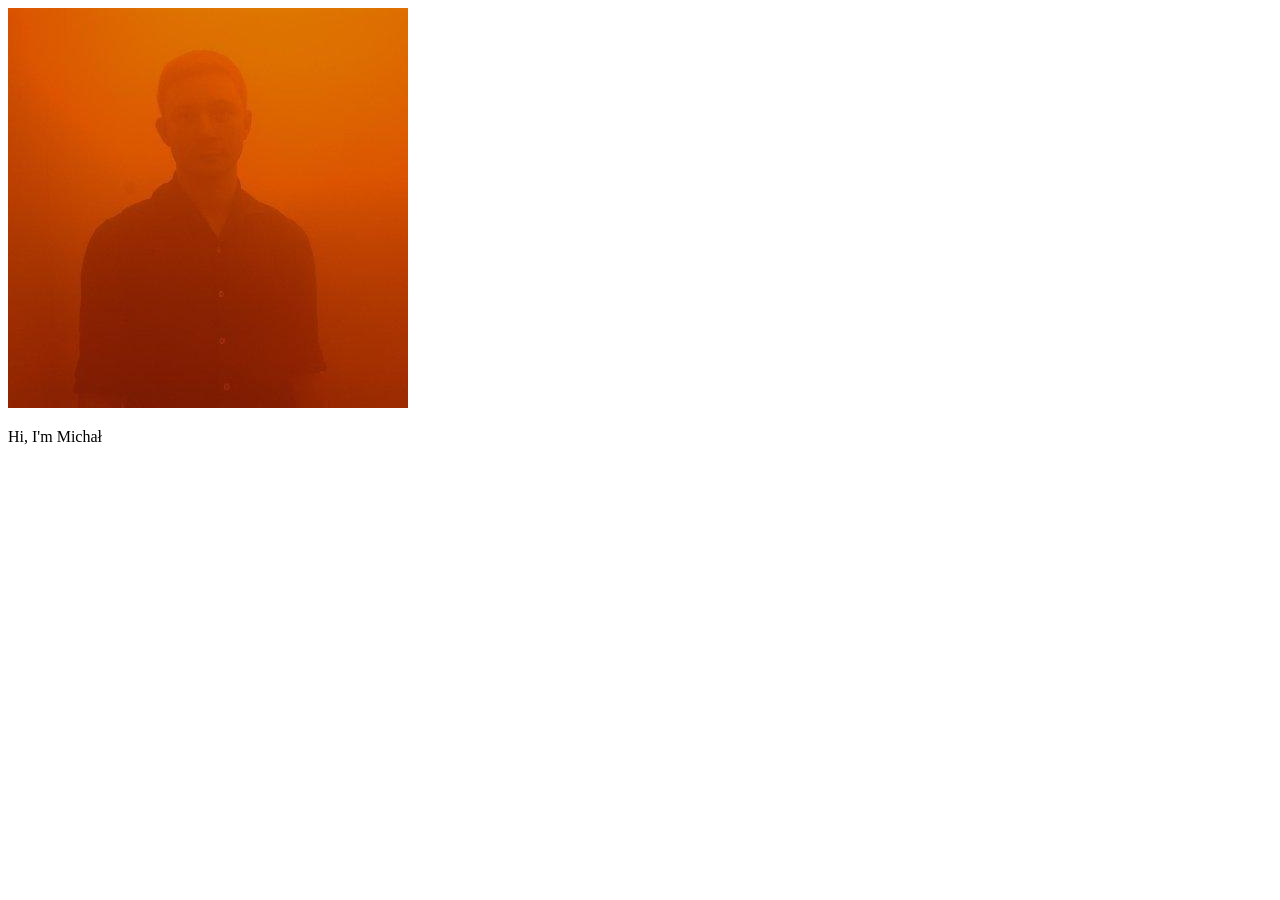
==== intex.html @ e90f3a07 "init" ====
<!DOCTYPE html>
<html>
    <head>

    </head>

    <body>
        
        <div id = "card">
            <div id = "card-body">
                <div id="profile-photo">
                    <img src="resources/profile.jpeg">
                </div>
                <div id = "description">
                    <p>Hi, I'm Michał</p>
                </div>
            </div>
        </div>
    </body>

</html>
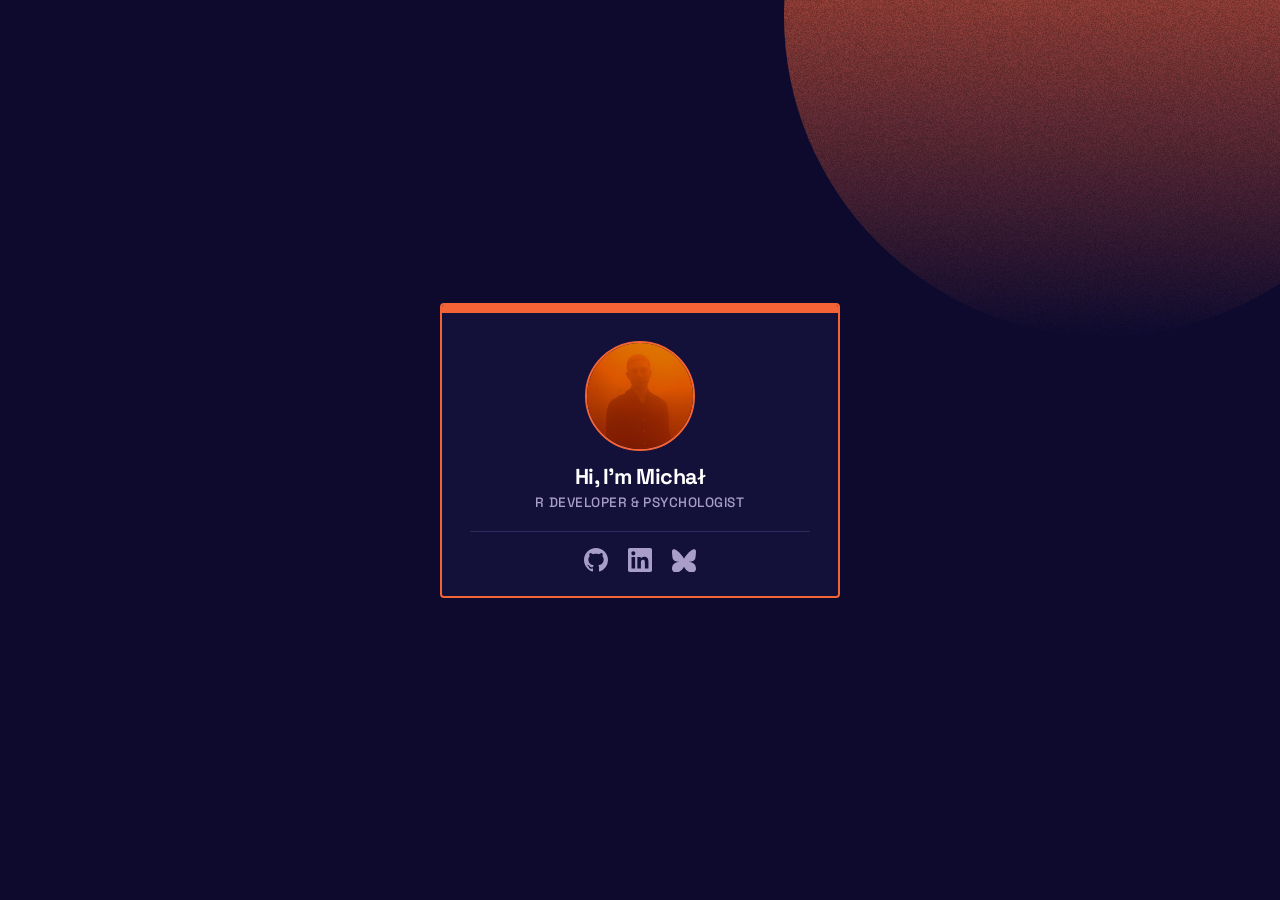
==== commit d04d8298: "dimmed circle background" ====
--- a/intex.html
+++ b/intex.html
@@ -1,21 +1,51 @@
 <!DOCTYPE html>
-<html>
+<html lang="en">
     <head>
-
+        <meta charset="UTF-8">
+        <meta name="viewport" content="width=device-width, initial-scale=1.0">
+        <title>Michał — R Developer</title>
+        <link rel="preconnect" href="https://fonts.googleapis.com">
+        <link rel="preconnect" href="https://fonts.gstatic.com" crossorigin>
+        <link href="https://fonts.googleapis.com/css2?family=Space+Grotesk:wght@400;500;700&display=swap" rel="stylesheet">
+        <link rel="stylesheet" href="style/style.css">
     </head>
 
     <body>
-        
-        <div id = "card">
-            <div id = "card-body">
+        <canvas id="bg-canvas"></canvas>
+
+        <div id="card">
+            <div id="card-accent"></div>
+            <div id="card-body">
                 <div id="profile-photo">
-                    <img src="resources/profile.jpeg">
+                    <img src="resources/profile.jpeg" alt="Michał's photo">
                 </div>
-                <div id = "description">
-                    <p>Hi, I'm Michał</p>
+                <div id="description">
+                    <p class="name">Hi, I'm Michał</p>
+                    <p class="subtitle">R Developer &amp; Psychologist</p>
+                </div>
+                <div id="social-links">
+                    <!-- GitHub -->
+                    <a href="" target="_blank" rel="noopener noreferrer" aria-label="GitHub">
+                        <svg viewBox="0 0 24 24" xmlns="http://www.w3.org/2000/svg" fill="currentColor">
+                            <path d="M12 0C5.37 0 0 5.37 0 12c0 5.31 3.435 9.795 8.205 11.385.6.105.825-.255.825-.57 0-.285-.015-1.23-.015-2.235-3.015.555-3.795-.735-4.035-1.41-.135-.345-.72-1.41-1.23-1.695-.42-.225-1.02-.78-.015-.795.945-.015 1.62.87 1.845 1.23 1.08 1.815 2.805 1.305 3.495.99.105-.78.42-1.305.765-1.605-2.67-.3-5.46-1.335-5.46-5.925 0-1.305.465-2.385 1.23-3.225-.12-.3-.54-1.53.12-3.18 0 0 1.005-.315 3.3 1.23.96-.27 1.98-.405 3-.405s2.04.135 3 .405c2.295-1.56 3.3-1.23 3.3-1.23.66 1.65.24 2.88.12 3.18.765.84 1.23 1.905 1.23 3.225 0 4.605-2.805 5.625-5.475 5.925.435.375.81 1.095.81 2.22 0 1.605-.015 2.895-.015 3.3 0 .315.225.69.825.57A12.02 12.02 0 0 0 24 12c0-6.63-5.37-12-12-12z"/>
+                        </svg>
+                    </a>
+                    <!-- LinkedIn -->
+                    <a href="" target="_blank" rel="noopener noreferrer" aria-label="LinkedIn">
+                        <svg viewBox="0 0 24 24" xmlns="http://www.w3.org/2000/svg" fill="currentColor">
+                            <path d="M20.447 20.452h-3.554v-5.569c0-1.328-.027-3.037-1.852-3.037-1.853 0-2.136 1.445-2.136 2.939v5.667H9.351V9h3.414v1.561h.046c.477-.9 1.637-1.85 3.37-1.85 3.601 0 4.267 2.37 4.267 5.455v6.286zM5.337 7.433a2.062 2.062 0 0 1-2.063-2.065 2.064 2.064 0 1 1 2.063 2.065zm1.782 13.019H3.555V9h3.564v11.452zM22.225 0H1.771C.792 0 0 .774 0 1.729v20.542C0 23.227.792 24 1.771 24h20.451C23.2 24 24 23.227 24 22.271V1.729C24 .774 23.2 0 22.222 0h.003z"/>
+                        </svg>
+                    </a>
+                    <!-- Bluesky -->
+                    <a href="" target="_blank" rel="noopener noreferrer" aria-label="Bluesky">
+                        <svg viewBox="0 0 24 24" xmlns="http://www.w3.org/2000/svg" fill="currentColor">
+                            <path d="M12 10.8c-1.087-2.114-4.046-6.053-6.798-7.995C2.566.944 1.561 1.266.902 1.565.139 1.908 0 3.08 0 3.768c0 .69.378 5.65.624 6.479.826 2.951 3.746 3.474 6.574 3.383C4.118 14.015 0 15.29 0 20.55c0 3.843 3.241 3.843 4.52 3.843C9.57 24.393 12 18.87 12 18.87s2.43 5.523 7.48 5.523c1.279 0 4.52 0 4.52-3.843 0-5.26-4.118-6.535-7.198-6.92 2.828.091 5.748-.432 6.574-3.383.246-.828.624-5.79.624-6.479 0-.688-.139-1.86-.902-2.203-.659-.299-1.664-.621-4.3 1.24C16.046 4.747 13.087 8.686 12 10.8z"/>
+                        </svg>
+                    </a>
                 </div>
             </div>
         </div>
+
+        <script src="resources/script.js"></script>
     </body>
-
 </html>
--- a/style/style.css
+++ b/style/style.css
@@ -0,0 +1,120 @@
+/* ── Reset & base ──────────────────────────────────── */
+*, *::before, *::after {
+    box-sizing: border-box;
+    margin: 0;
+    padding: 0;
+}
+
+body {
+    font-family: 'Space Grotesk', sans-serif;
+    min-height: 100vh;
+    display: flex;
+    align-items: center;
+    justify-content: center;
+    background: #0d0a2e;
+    overflow: hidden;
+}
+
+/* ── Animated background canvas ────────────────────── */
+#bg-canvas {
+    position: fixed;
+    inset: 0;
+    width: 100%;
+    height: 100%;
+    z-index: 0;
+}
+
+/* ── Card ───────────────────────────────────────────── */
+#card {
+    position: relative;
+    z-index: 1;
+    background: #13103a;
+    border: 2px solid #F46336;
+    border-radius: 4px;
+    width: 400px;
+
+    overflow: hidden;
+}
+
+/* Orange accent stripe at the top */
+#card-accent {
+    height: 8px;
+    background: #F46336;
+}
+
+#card-body {
+    display: flex;
+    flex-direction: column;
+    align-items: center;
+    padding: 28px 28px 24px;
+    gap: 12px;
+}
+
+/* ── Profile photo ──────────────────────────────────── */
+#profile-photo {
+    width: 110px;
+    height: 110px;
+    border-radius: 50%;
+    border: 2px solid #F46336;
+    overflow: hidden;
+    flex-shrink: 0;
+    background: #1e1a4a;
+}
+
+#profile-photo img {
+    width: 100%;
+    height: 100%;
+    object-fit: cover;
+    display: block;
+}
+
+/* ── Text ───────────────────────────────────────────── */
+#description {
+    text-align: center;
+}
+
+#description .name {
+    font-size: 1.35rem;
+    font-weight: 700;
+    color: #ffffff;
+    letter-spacing: -0.02em;
+}
+
+#description .subtitle {
+    font-size: 0.85rem;
+    font-weight: 500;
+    color: #a89ec9;
+    margin-top: 4px;
+    letter-spacing: 0.04em;
+    text-transform: uppercase;
+}
+
+/* ── Social links ───────────────────────────────────── */
+#social-links {
+    display: flex;
+    gap: 20px;
+    align-items: center;
+    margin-top: 8px;
+    padding-top: 16px;
+    border-top: 1px solid #2e2a5e;
+    width: 100%;
+    justify-content: center;
+}
+
+#social-links a {
+    color: #a89ec9;
+    display: flex;
+    align-items: center;
+    justify-content: center;
+    transition: color 0.2s ease, transform 0.2s ease;
+}
+
+#social-links a:hover {
+    color: #F46336;
+    transform: translateY(-3px);
+}
+
+#social-links svg {
+    width: 24px;
+    height: 24px;
+}
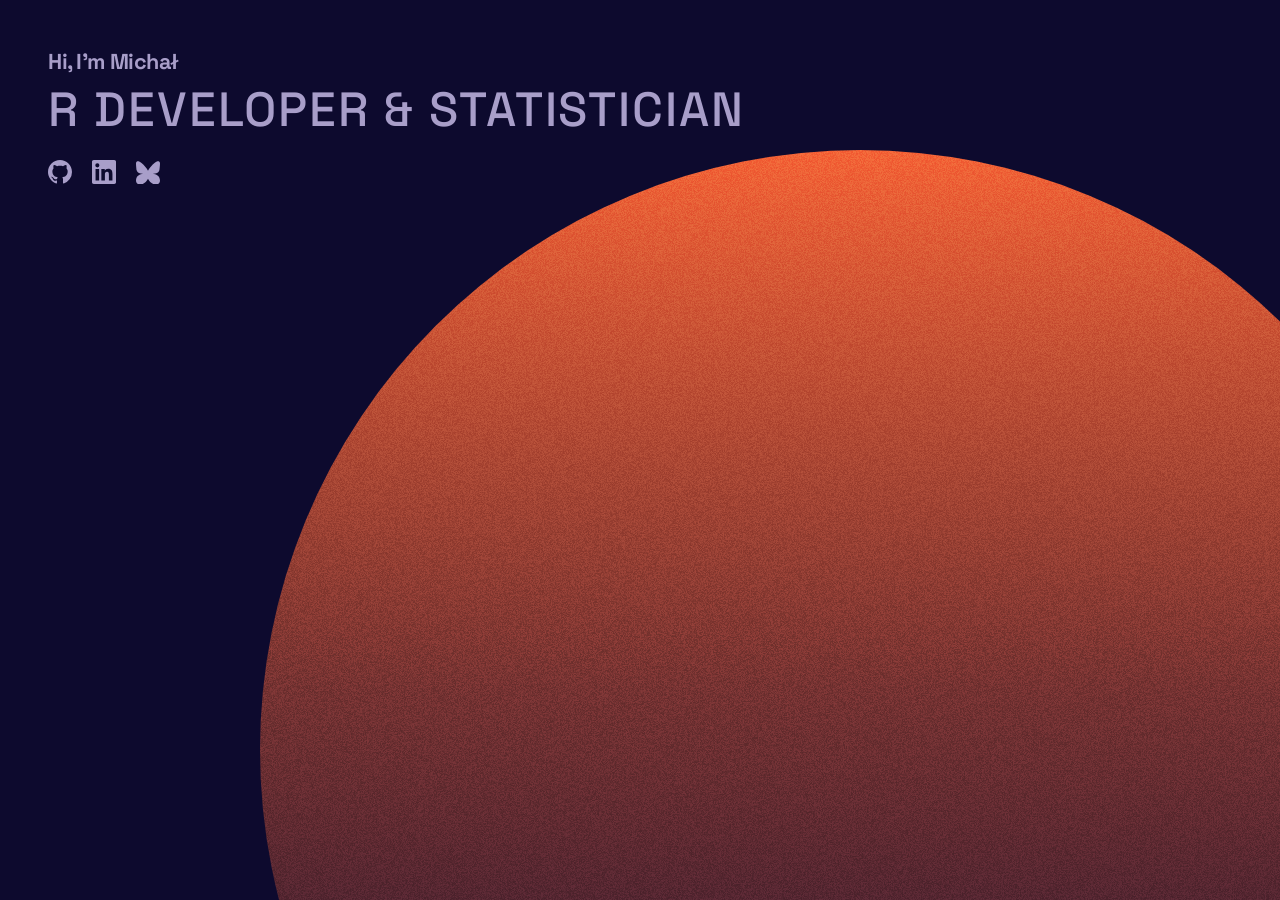
==== commit 8ce96017: "acceptable version" ====
--- a/intex.html
+++ b/intex.html
@@ -14,14 +14,10 @@
         <canvas id="bg-canvas"></canvas>
 
         <div id="card">
-            <div id="card-accent"></div>
             <div id="card-body">
-                <div id="profile-photo">
-                    <img src="resources/profile.jpeg" alt="Michał's photo">
-                </div>
                 <div id="description">
                     <p class="name">Hi, I'm Michał</p>
-                    <p class="subtitle">R Developer &amp; Psychologist</p>
+                    <p class="subtitle">R Developer &amp; Statistician</p>
                 </div>
                 <div id="social-links">
                     <!-- GitHub -->
--- a/style/style.css
+++ b/style/style.css
@@ -9,10 +9,11 @@
     font-family: 'Space Grotesk', sans-serif;
     min-height: 100vh;
     display: flex;
-    align-items: center;
-    justify-content: center;
+    align-items: flex-start;
+    justify-content: flex-start;
     background: #0d0a2e;
     overflow: hidden;
+    padding: 48px;
 }
 
 /* ── Animated background canvas ────────────────────── */
@@ -24,30 +25,17 @@
     z-index: 0;
 }
 
-/* ── Card ───────────────────────────────────────────── */
+/* ── Card (no box — bare layout) ───────────────────── */
 #card {
     position: relative;
     z-index: 1;
-    background: #13103a;
-    border: 2px solid #F46336;
-    border-radius: 4px;
-    width: 400px;
-
-    overflow: hidden;
-}
-
-/* Orange accent stripe at the top */
-#card-accent {
-    height: 8px;
-    background: #F46336;
 }
 
 #card-body {
     display: flex;
     flex-direction: column;
-    align-items: center;
-    padding: 28px 28px 24px;
-    gap: 12px;
+    align-items: flex-start;
+    gap: 16px;
 }
 
 /* ── Profile photo ──────────────────────────────────── */
@@ -70,18 +58,18 @@
 
 /* ── Text ───────────────────────────────────────────── */
 #description {
-    text-align: center;
+    text-align: left;
 }
 
 #description .name {
     font-size: 1.35rem;
     font-weight: 700;
-    color: #ffffff;
+    color: #a89ec9;
     letter-spacing: -0.02em;
 }
 
 #description .subtitle {
-    font-size: 0.85rem;
+    font-size: 3rem;
     font-weight: 500;
     color: #a89ec9;
     margin-top: 4px;
@@ -94,11 +82,8 @@
     display: flex;
     gap: 20px;
     align-items: center;
-    margin-top: 8px;
-    padding-top: 16px;
-    border-top: 1px solid #2e2a5e;
-    width: 100%;
-    justify-content: center;
+    margin-top: 4px;
+    justify-content: flex-start;
 }
 
 #social-links a {
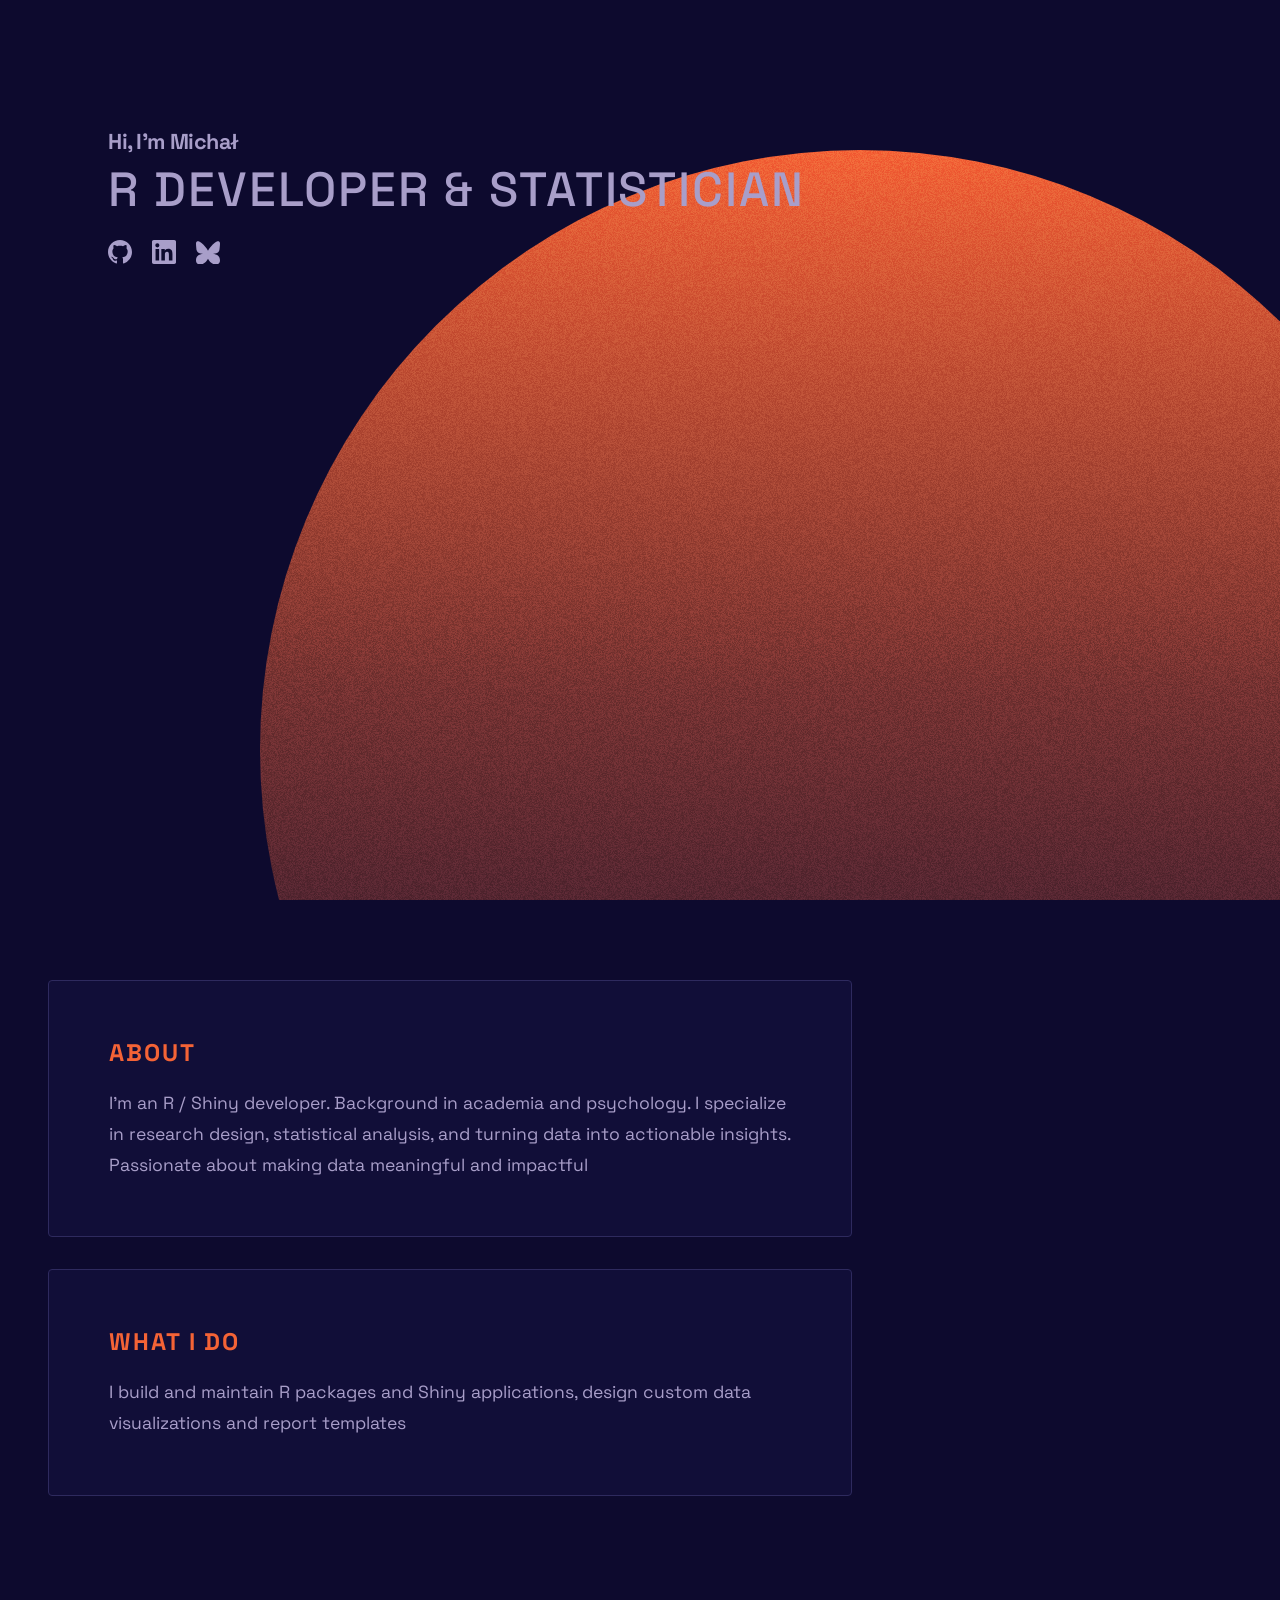
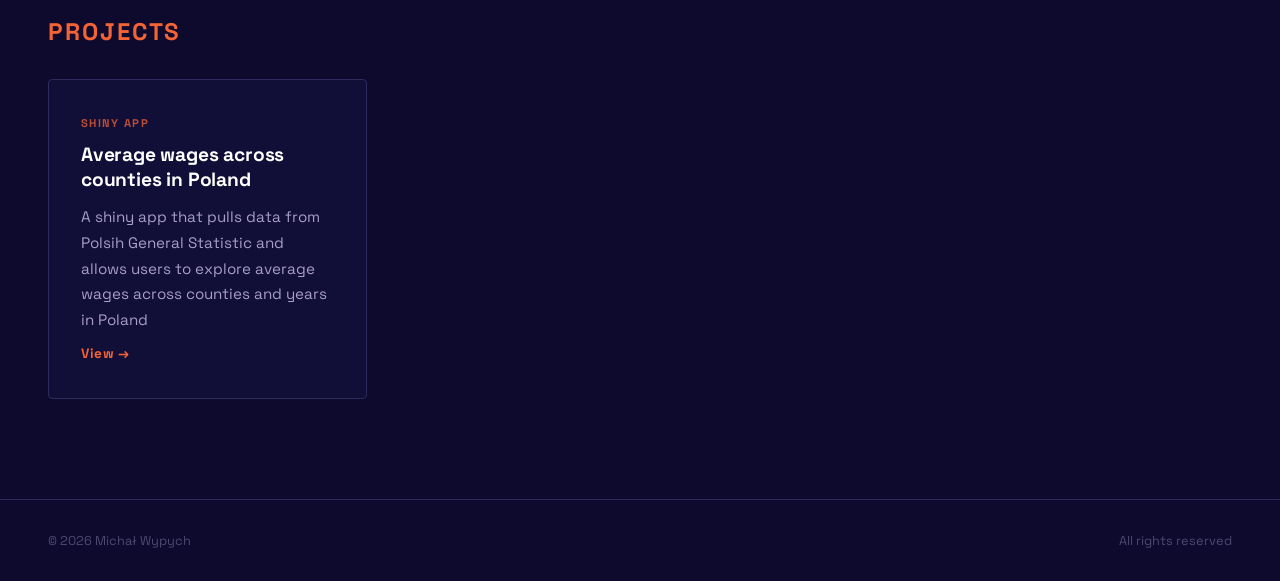
==== commit bb6758f2: "1st working version" ====
--- a/intex.html
+++ b/intex.html
@@ -13,34 +13,70 @@
     <body>
         <canvas id="bg-canvas"></canvas>
 
-        <div id="card">
-            <div id="card-body">
-                <div id="description">
-                    <p class="name">Hi, I'm Michał</p>
-                    <p class="subtitle">R Developer &amp; Statistician</p>
-                </div>
-                <div id="social-links">
-                    <!-- GitHub -->
-                    <a href="" target="_blank" rel="noopener noreferrer" aria-label="GitHub">
-                        <svg viewBox="0 0 24 24" xmlns="http://www.w3.org/2000/svg" fill="currentColor">
-                            <path d="M12 0C5.37 0 0 5.37 0 12c0 5.31 3.435 9.795 8.205 11.385.6.105.825-.255.825-.57 0-.285-.015-1.23-.015-2.235-3.015.555-3.795-.735-4.035-1.41-.135-.345-.72-1.41-1.23-1.695-.42-.225-1.02-.78-.015-.795.945-.015 1.62.87 1.845 1.23 1.08 1.815 2.805 1.305 3.495.99.105-.78.42-1.305.765-1.605-2.67-.3-5.46-1.335-5.46-5.925 0-1.305.465-2.385 1.23-3.225-.12-.3-.54-1.53.12-3.18 0 0 1.005-.315 3.3 1.23.96-.27 1.98-.405 3-.405s2.04.135 3 .405c2.295-1.56 3.3-1.23 3.3-1.23.66 1.65.24 2.88.12 3.18.765.84 1.23 1.905 1.23 3.225 0 4.605-2.805 5.625-5.475 5.925.435.375.81 1.095.81 2.22 0 1.605-.015 2.895-.015 3.3 0 .315.225.69.825.57A12.02 12.02 0 0 0 24 12c0-6.63-5.37-12-12-12z"/>
-                        </svg>
-                    </a>
-                    <!-- LinkedIn -->
-                    <a href="" target="_blank" rel="noopener noreferrer" aria-label="LinkedIn">
-                        <svg viewBox="0 0 24 24" xmlns="http://www.w3.org/2000/svg" fill="currentColor">
-                            <path d="M20.447 20.452h-3.554v-5.569c0-1.328-.027-3.037-1.852-3.037-1.853 0-2.136 1.445-2.136 2.939v5.667H9.351V9h3.414v1.561h.046c.477-.9 1.637-1.85 3.37-1.85 3.601 0 4.267 2.37 4.267 5.455v6.286zM5.337 7.433a2.062 2.062 0 0 1-2.063-2.065 2.064 2.064 0 1 1 2.063 2.065zm1.782 13.019H3.555V9h3.564v11.452zM22.225 0H1.771C.792 0 0 .774 0 1.729v20.542C0 23.227.792 24 1.771 24h20.451C23.2 24 24 23.227 24 22.271V1.729C24 .774 23.2 0 22.222 0h.003z"/>
-                        </svg>
-                    </a>
-                    <!-- Bluesky -->
-                    <a href="" target="_blank" rel="noopener noreferrer" aria-label="Bluesky">
-                        <svg viewBox="0 0 24 24" xmlns="http://www.w3.org/2000/svg" fill="currentColor">
-                            <path d="M12 10.8c-1.087-2.114-4.046-6.053-6.798-7.995C2.566.944 1.561 1.266.902 1.565.139 1.908 0 3.08 0 3.768c0 .69.378 5.65.624 6.479.826 2.951 3.746 3.474 6.574 3.383C4.118 14.015 0 15.29 0 20.55c0 3.843 3.241 3.843 4.52 3.843C9.57 24.393 12 18.87 12 18.87s2.43 5.523 7.48 5.523c1.279 0 4.52 0 4.52-3.843 0-5.26-4.118-6.535-7.198-6.92 2.828.091 5.748-.432 6.574-3.383.246-.828.624-5.79.624-6.479 0-.688-.139-1.86-.902-2.203-.659-.299-1.664-.621-4.3 1.24C16.046 4.747 13.087 8.686 12 10.8z"/>
-                        </svg>
-                    </a>
+        <section id="hero">
+            <div id="card">
+                <div id="card-body">
+                    <div id="description">
+                        <p class="name">Hi, I'm Michał</p>
+                        <p class="subtitle">R Developer &amp; Statistician</p>
+                    </div>
+                    <div id="social-links">
+                        <!-- GitHub -->
+                        <a href="https://github.com/mic-wypych" target="" rel="noopener noreferrer" aria-label="GitHub">
+                            <svg viewBox="0 0 24 24" xmlns="http://www.w3.org/2000/svg" fill="currentColor">
+                                <path d="M12 0C5.37 0 0 5.37 0 12c0 5.31 3.435 9.795 8.205 11.385.6.105.825-.255.825-.57 0-.285-.015-1.23-.015-2.235-3.015.555-3.795-.735-4.035-1.41-.135-.345-.72-1.41-1.23-1.695-.42-.225-1.02-.78-.015-.795.945-.015 1.62.87 1.845 1.23 1.08 1.815 2.805 1.305 3.495.99.105-.78.42-1.305.765-1.605-2.67-.3-5.46-1.335-5.46-5.925 0-1.305.465-2.385 1.23-3.225-.12-.3-.54-1.53.12-3.18 0 0 1.005-.315 3.3 1.23.96-.27 1.98-.405 3-.405s2.04.135 3 .405c2.295-1.56 3.3-1.23 3.3-1.23.66 1.65.24 2.88.12 3.18.765.84 1.23 1.905 1.23 3.225 0 4.605-2.805 5.625-5.475 5.925.435.375.81 1.095.81 2.22 0 1.605-.015 2.895-.015 3.3 0 .315.225.69.825.57A12.02 12.02 0 0 0 24 12c0-6.63-5.37-12-12-12z"/>
+                            </svg>
+                        </a>
+                        <!-- LinkedIn -->
+                        <a href="https://www.linkedin.com/in/micha%C5%82-wypych-328968251/" target="" rel="noopener noreferrer" aria-label="LinkedIn">
+                            <svg viewBox="0 0 24 24" xmlns="http://www.w3.org/2000/svg" fill="currentColor">
+                                <path d="M20.447 20.452h-3.554v-5.569c0-1.328-.027-3.037-1.852-3.037-1.853 0-2.136 1.445-2.136 2.939v5.667H9.351V9h3.414v1.561h.046c.477-.9 1.637-1.85 3.37-1.85 3.601 0 4.267 2.37 4.267 5.455v6.286zM5.337 7.433a2.062 2.062 0 0 1-2.063-2.065 2.064 2.064 0 1 1 2.063 2.065zm1.782 13.019H3.555V9h3.564v11.452zM22.225 0H1.771C.792 0 0 .774 0 1.729v20.542C0 23.227.792 24 1.771 24h20.451C23.2 24 24 23.227 24 22.271V1.729C24 .774 23.2 0 22.222 0h.003z"/>
+                            </svg>
+                        </a>
+                        <!-- Bluesky -->
+                        <a href="https://bsky.app/profile/mwypych.bsky.social" target="_blank" rel="noopener noreferrer" aria-label="Bluesky">
+                            <svg viewBox="0 0 24 24" xmlns="http://www.w3.org/2000/svg" fill="currentColor">
+                                <path d="M12 10.8c-1.087-2.114-4.046-6.053-6.798-7.995C2.566.944 1.561 1.266.902 1.565.139 1.908 0 3.08 0 3.768c0 .69.378 5.65.624 6.479.826 2.951 3.746 3.474 6.574 3.383C4.118 14.015 0 15.29 0 20.55c0 3.843 3.241 3.843 4.52 3.843C9.57 24.393 12 18.87 12 18.87s2.43 5.523 7.48 5.523c1.279 0 4.52 0 4.52-3.843 0-5.26-4.118-6.535-7.198-6.92 2.828.091 5.748-.432 6.574-3.383.246-.828.624-5.79.624-6.479 0-.688-.139-1.86-.902-2.203-.659-.299-1.664-.621-4.3 1.24C16.046 4.747 13.087 8.686 12 10.8z"/>
+                            </svg>
+                        </a>
+                    </div>
                 </div>
             </div>
-        </div>
+            <div id="scroll-hint">
+                <span>scroll</span>
+                <svg viewBox="0 0 24 24" fill="none" stroke="currentColor" stroke-width="2" stroke-linecap="round" stroke-linejoin="round">
+                    <polyline points="6 9 12 15 18 9" transform="rotate(180,12,12)"/>
+                </svg>
+            </div>
+        </section>
+
+        <section id="sections">
+            <div class="box">
+                <h2>About</h2>
+                <p>I’m an R / Shiny developer. Background in academia and psychology. I specialize in research design, statistical analysis, and turning data into actionable insights. Passionate about making data meaningful and impactful</p>
+            </div>
+            <div class="box">
+                <h2>What I do</h2>
+                <p>I build and maintain R packages and Shiny applications, design custom data visualizations and report templates</p>
+            </div>
+        </section>
+
+        <section id="portfolio">
+            <h2 id="portfolio-heading">Projects</h2>
+            <div id="portfolio-grid">
+                <div class="project-card">
+                    <span class="project-tag">Shiny App</span>
+                    <h3>Average wages across counties in Poland</h3>
+                    <p>A shiny app that pulls data from Polsih General Statistic and allows users to explore average wages across counties and years in Poland</p>
+                    <a href="https://micwypych-guswages.share.connect.posit.cloud/" class="project-link" target="_blank" rel="noopener noreferrer">View →</a>
+                </div>
+            </div>
+        </section>
+
+        <footer id="site-footer">
+            <p>© 2026 Michał Wypych</p>
+            <p>All rights reserved</p>
+        </footer>
 
         <script src="resources/script.js"></script>
     </body>
--- a/style/style.css
+++ b/style/style.css
@@ -7,13 +7,173 @@
 
 body {
     font-family: 'Space Grotesk', sans-serif;
-    min-height: 100vh;
+    background: #0d0a2e;
+    overflow-x: hidden;
+}
+
+/* ── Hero (first viewport) ──────────────────────────── */
+#hero {
+    height: 100vh;
     display: flex;
     align-items: flex-start;
     justify-content: flex-start;
-    background: #0d0a2e;
-    overflow: hidden;
     padding: 48px;
+    position: relative;
+    z-index: 1;
+}
+
+/* ── Scroll hint ────────────────────────────────────── */
+#scroll-hint {
+    position: absolute;
+    bottom: 36px;
+    left: 50%;
+    display: flex;
+    flex-direction: column;
+    align-items: center;
+    gap: 6px;
+    color: #a89ec9;
+    opacity: 0.75;
+    animation: bounce 2s ease-in-out infinite;
+    transition: opacity 0.5s ease;
+}
+
+#scroll-hint.hidden {
+    opacity: 0 !important;
+    pointer-events: none;
+    animation: none;
+}
+
+#scroll-hint span {
+    font-size: 0.7rem;
+    font-weight: 500;
+    letter-spacing: 0.12em;
+    text-transform: uppercase;
+}
+
+#scroll-hint svg {
+    width: 20px;
+    height: 20px;
+}
+
+@keyframes bounce {
+    0%, 100% { transform: translateX(-50%) translateY(0); }
+    50%       { transform: translateX(-50%) translateY(6px); }
+}
+
+/* ── Content sections ───────────────────────────────── */
+#sections {
+    position: relative;
+    z-index: 1;
+    padding: 80px 48px 120px;
+    display: flex;
+    flex-direction: column;
+    gap: 32px;
+    max-width: min(900px, calc(100vw - 96px));
+}
+
+.box {
+    border: 1px solid #2e2a5e;
+    background: rgba(19, 16, 58, 0.85);
+    border-radius: 4px;
+    padding: 56px 60px;
+}
+
+.box h2 {
+    font-size: 1.5rem;
+    font-weight: 700;
+    color: #F46336;
+    text-transform: uppercase;
+    letter-spacing: 0.08em;
+    margin-bottom: 20px;
+}
+
+.box p {
+    font-size: 1.1rem;
+    color: #a89ec9;
+    line-height: 1.75;
+}
+
+/* ── Portfolio section ──────────────────────────────── */
+#portfolio {
+    position: relative;
+    z-index: 1;
+    padding: 0 48px 100px;
+    max-width: min(1100px, calc(100vw - 96px));
+}
+
+#portfolio-heading {
+    font-size: 1.5rem;
+    font-weight: 700;
+    color: #F46336;
+    text-transform: uppercase;
+    letter-spacing: 0.08em;
+    margin-bottom: 32px;
+}
+
+#portfolio-grid {
+    display: grid;
+    grid-template-columns: repeat(3, 1fr);
+    gap: 24px;
+}
+
+.project-card {
+    border: 1px solid #2e2a5e;
+    background: rgba(19, 16, 58, 0.85);
+    border-radius: 4px;
+    padding: 36px 32px;
+    display: flex;
+    flex-direction: column;
+    gap: 12px;
+}
+
+.project-tag {
+    font-size: 0.7rem;
+    font-weight: 700;
+    letter-spacing: 0.12em;
+    text-transform: uppercase;
+    color: #F46336;
+    opacity: 0.75;
+}
+
+.project-card h3 {
+    font-size: 1.2rem;
+    font-weight: 700;
+    color: #ffffff;
+    letter-spacing: -0.01em;
+}
+
+.project-card p {
+    font-size: 0.95rem;
+    color: #a89ec9;
+    line-height: 1.7;
+    flex: 1;
+}
+
+.project-link {
+    font-size: 0.85rem;
+    font-weight: 700;
+    color: #F46336;
+    text-decoration: none;
+    letter-spacing: 0.04em;
+    transition: opacity 0.2s ease;
+    align-self: flex-start;
+}
+
+.project-link:hover {
+    opacity: 0.7;
+}
+
+/* ── Footer ─────────────────────────────────────────── */
+#site-footer {
+    position: relative;
+    z-index: 1;
+    padding: 32px 48px;
+    border-top: 1px solid #2e2a5e;
+    display: flex;
+    justify-content: space-between;
+    align-items: center;
+    font-size: 0.8rem;
+    color: #4e4870;
 }
 
 /* ── Animated background canvas ────────────────────── */
@@ -29,6 +189,8 @@
 #card {
     position: relative;
     z-index: 1;
+    margin-top: 80px;
+    margin-left: 60px;
 }
 
 #card-body {
